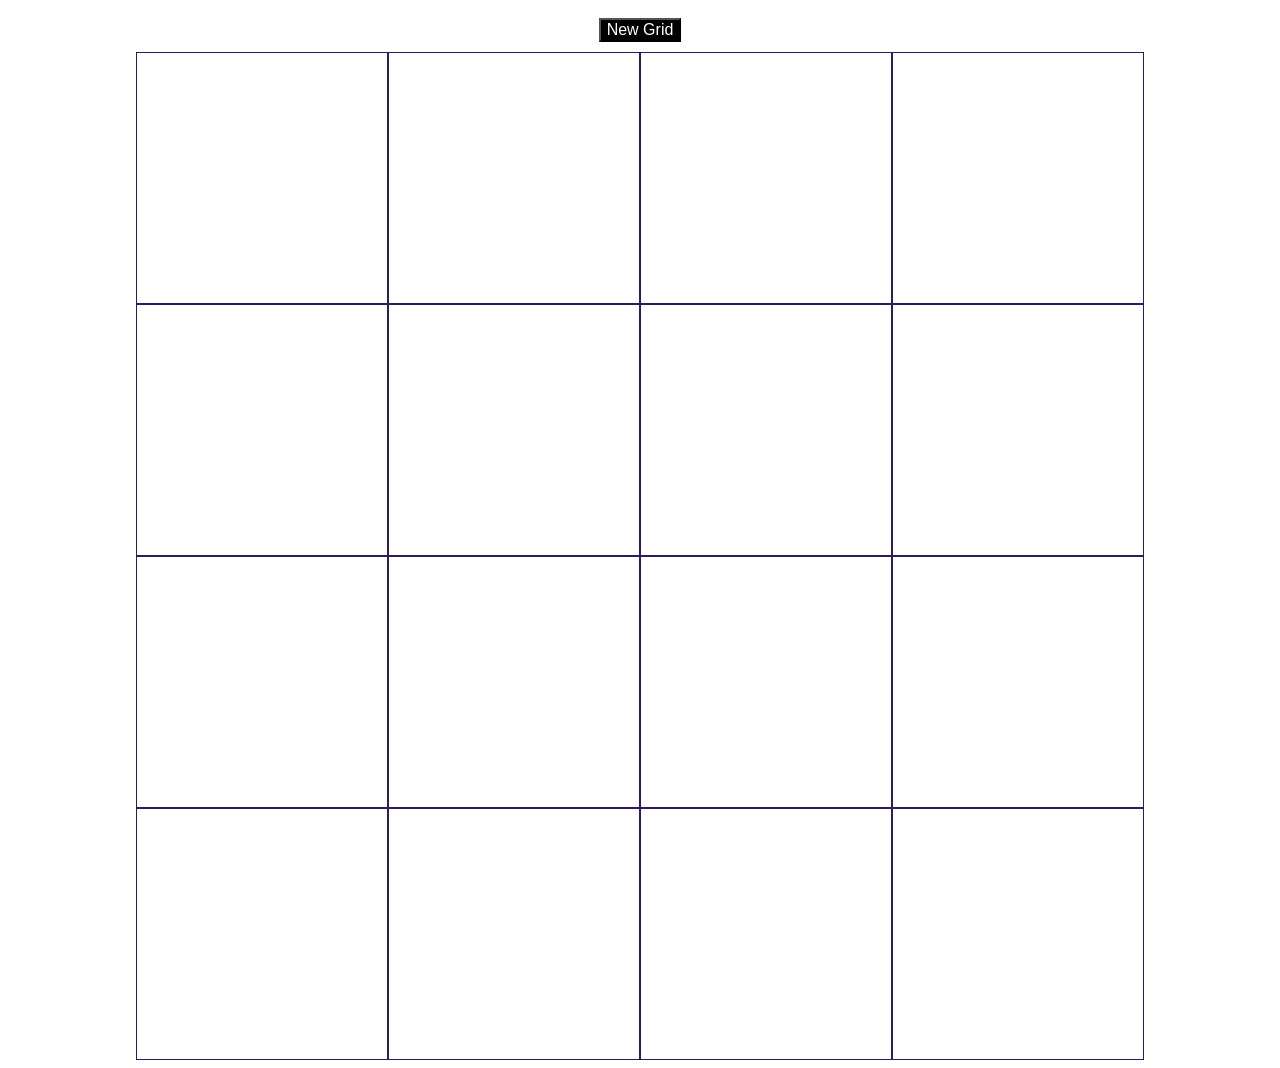
==== index.html @ e9c7ae2d "new grid button" ====
<!DOCTYPE html>
<html lang="en">
<head>
    <meta charset="UTF-8">
    <meta name="viewport" content="width=device-width, initial-scale=1.0">
    <title>Document</title>
    <script src="scripts.js" defer></script>
    <link rel="stylesheet" href="styles.css">
</head>
<body>
    <div class="center">
        <button id="input">New Grid</button>
    </div>
</body>
</html>
---- styles.css ----
.square {
    width: 250px;
    height: 250px;
    border: 1px solid #2f195f;
}

.row {
    display: flex;
    flex-direction: row;
    justify-content: center;
}

.center {
    text-align: center;
}

#input {
    background-color: black;
    color: white;
    font-size: 16px;
    margin: 10px;
}
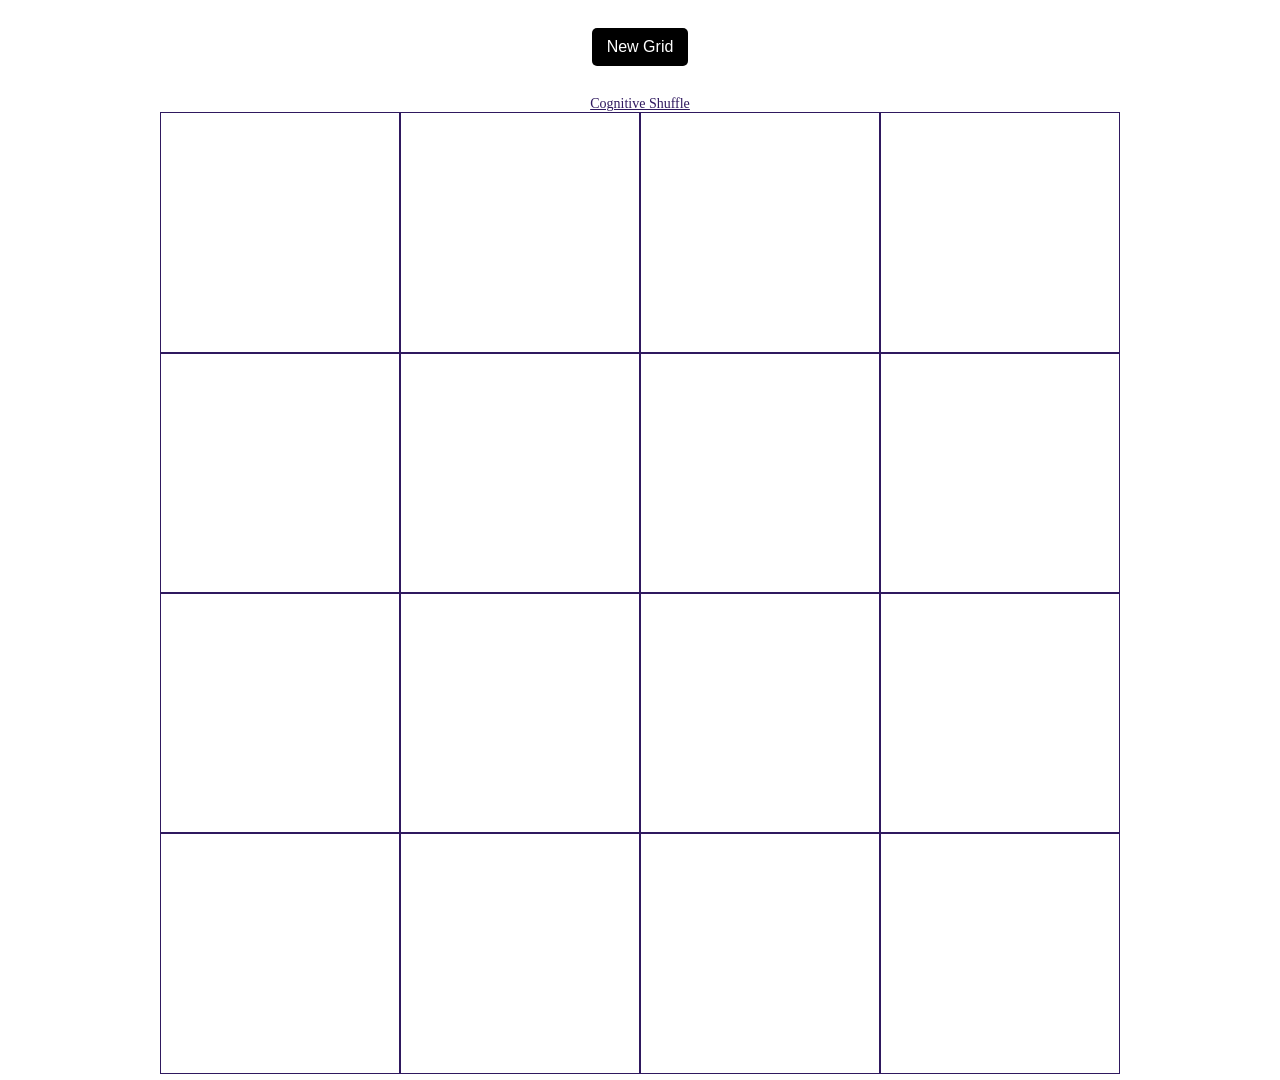
==== commit 5b45d48c: "Add cognitive reshuffling game for sleep aid Implements the Cognitive Shuffle technique as an intera" ====
--- a/index.html
+++ b/index.html
@@ -10,6 +10,8 @@
 <body>
     <div class="center">
         <button id="input">New Grid</button>
+        <br>
+        <a href="cognitive-shuffle.html" id="shuffle-link">Cognitive Shuffle</a>
     </div>
 </body>
 </html>
--- a/styles.css
+++ b/styles.css
@@ -1,6 +1,10 @@
+#grid {
+    width: 960px;
+    height: 960px;
+    margin: 0 auto;
+}
+
 .square {
-    width: 250px;
-    height: 250px;
     border: 1px solid #2f195f;
 }
 
@@ -18,5 +22,20 @@
     background-color: black;
     color: white;
     font-size: 16px;
-    margin: 10px;
+    margin: 20px;
+    padding: 10px 15px;
+    border-radius: 5px;
+    border: none;
 }
+
+#input:hover {
+    background-color: #b8b8b8;
+    color: black;
+}
+
+#shuffle-link {
+    display: inline-block;
+    margin-top: 10px;
+    color: #2f195f;
+    font-size: 14px;
+}
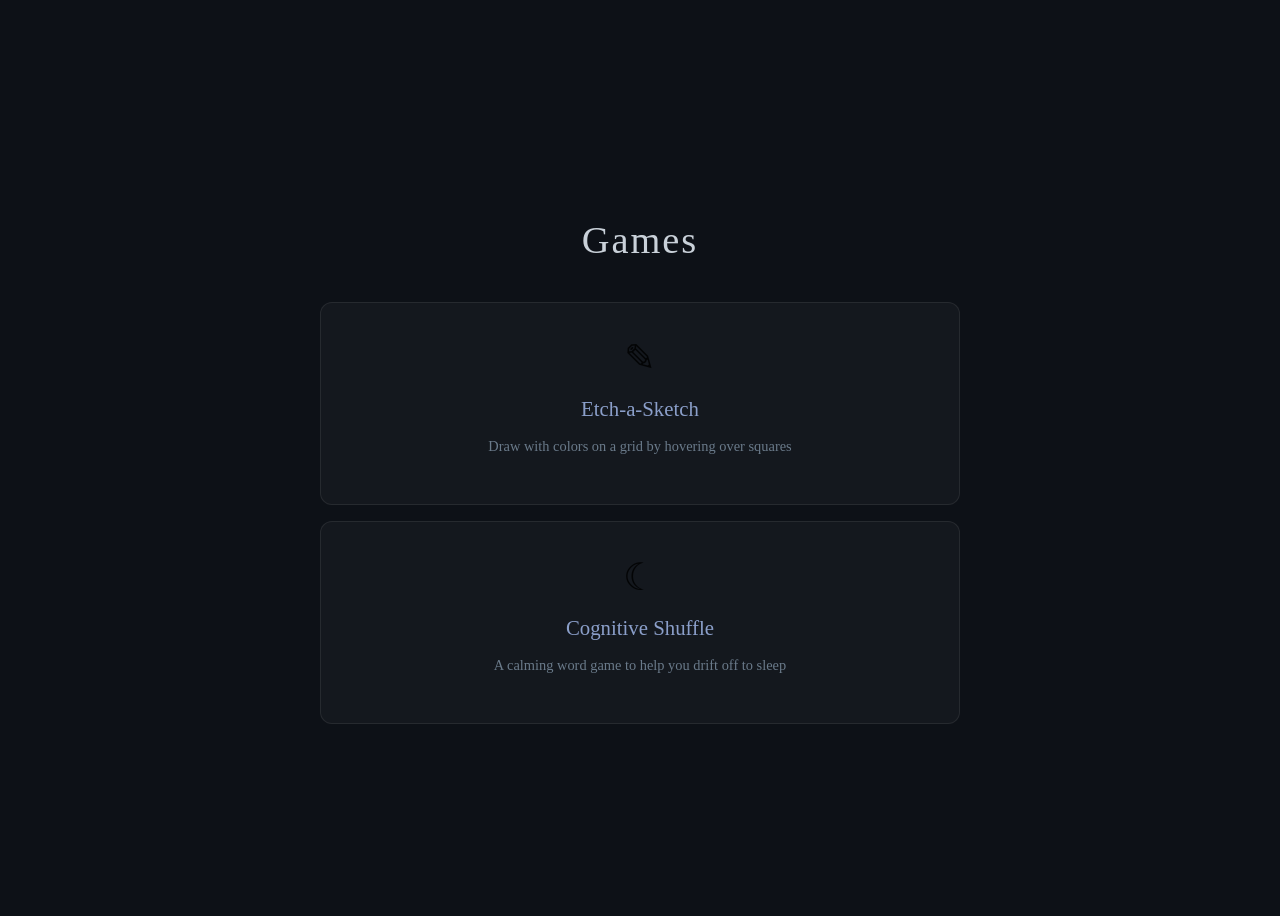
==== commit 47c2fedc: "Add game menu as landing page - index.html is now a dark-themed menu with cards for each game - Etch" ====
--- a/index.html
+++ b/index.html
@@ -3,15 +3,24 @@
 <head>
     <meta charset="UTF-8">
     <meta name="viewport" content="width=device-width, initial-scale=1.0">
-    <title>Document</title>
-    <script src="scripts.js" defer></script>
+    <title>Game Menu</title>
     <link rel="stylesheet" href="styles.css">
 </head>
-<body>
-    <div class="center">
-        <button id="input">New Grid</button>
-        <br>
-        <a href="cognitive-shuffle.html" id="shuffle-link">Cognitive Shuffle</a>
+<body class="menu-page">
+    <div class="menu">
+        <h1 class="menu-title">Games</h1>
+        <div class="menu-grid">
+            <a href="etch-a-sketch.html" class="menu-card">
+                <div class="card-icon">&#9998;</div>
+                <h2 class="card-title">Etch-a-Sketch</h2>
+                <p class="card-desc">Draw with colors on a grid by hovering over squares</p>
+            </a>
+            <a href="cognitive-shuffle.html" class="menu-card">
+                <div class="card-icon">&#9790;</div>
+                <h2 class="card-title">Cognitive Shuffle</h2>
+                <p class="card-desc">A calming word game to help you drift off to sleep</p>
+            </a>
+        </div>
     </div>
 </body>
-</html>+</html>
--- a/styles.css
+++ b/styles.css
@@ -1,3 +1,4 @@
+/* Etch-a-Sketch game styles */
 #grid {
     width: 960px;
     height: 960px;
@@ -33,9 +34,86 @@
     color: black;
 }
 
-#shuffle-link {
-    display: inline-block;
-    margin-top: 10px;
+.nav-link {
+    display: block;
+    margin-top: 4px;
     color: #2f195f;
     font-size: 14px;
-}+    text-decoration: none;
+}
+
+.nav-link:hover {
+    text-decoration: underline;
+}
+
+/* Game menu styles */
+.menu-page {
+    background-color: #0d1117;
+    min-height: 100vh;
+    display: flex;
+    align-items: center;
+    justify-content: center;
+    font-family: 'Georgia', 'Times New Roman', serif;
+}
+
+.menu {
+    text-align: center;
+    padding: 40px 24px;
+    width: 100%;
+    max-width: 640px;
+}
+
+.menu-title {
+    font-size: 2.4rem;
+    font-weight: 400;
+    color: #c9d1d9;
+    margin-bottom: 40px;
+    letter-spacing: 2px;
+}
+
+.menu-grid {
+    display: flex;
+    flex-direction: column;
+    gap: 16px;
+}
+
+.menu-card {
+    display: block;
+    background: rgba(255, 255, 255, 0.03);
+    border: 1px solid rgba(255, 255, 255, 0.08);
+    border-radius: 12px;
+    padding: 32px 24px;
+    text-decoration: none;
+    color: inherit;
+    transition: all 0.3s ease;
+}
+
+.menu-card:hover {
+    background: rgba(255, 255, 255, 0.06);
+    border-color: rgba(139, 159, 202, 0.3);
+    transform: translateY(-2px);
+}
+
+.card-icon {
+    font-size: 2.4rem;
+    margin-bottom: 12px;
+    opacity: 0.8;
+}
+
+.card-title {
+    font-size: 1.3rem;
+    font-weight: 400;
+    color: #8b9fca;
+    margin-bottom: 8px;
+}
+
+.card-desc {
+    font-size: 0.9rem;
+    color: #6a7a8a;
+    line-height: 1.5;
+}
+
+@media (max-width: 600px) {
+    .menu-title { font-size: 1.8rem; }
+    .menu-card { padding: 24px 20px; }
+}
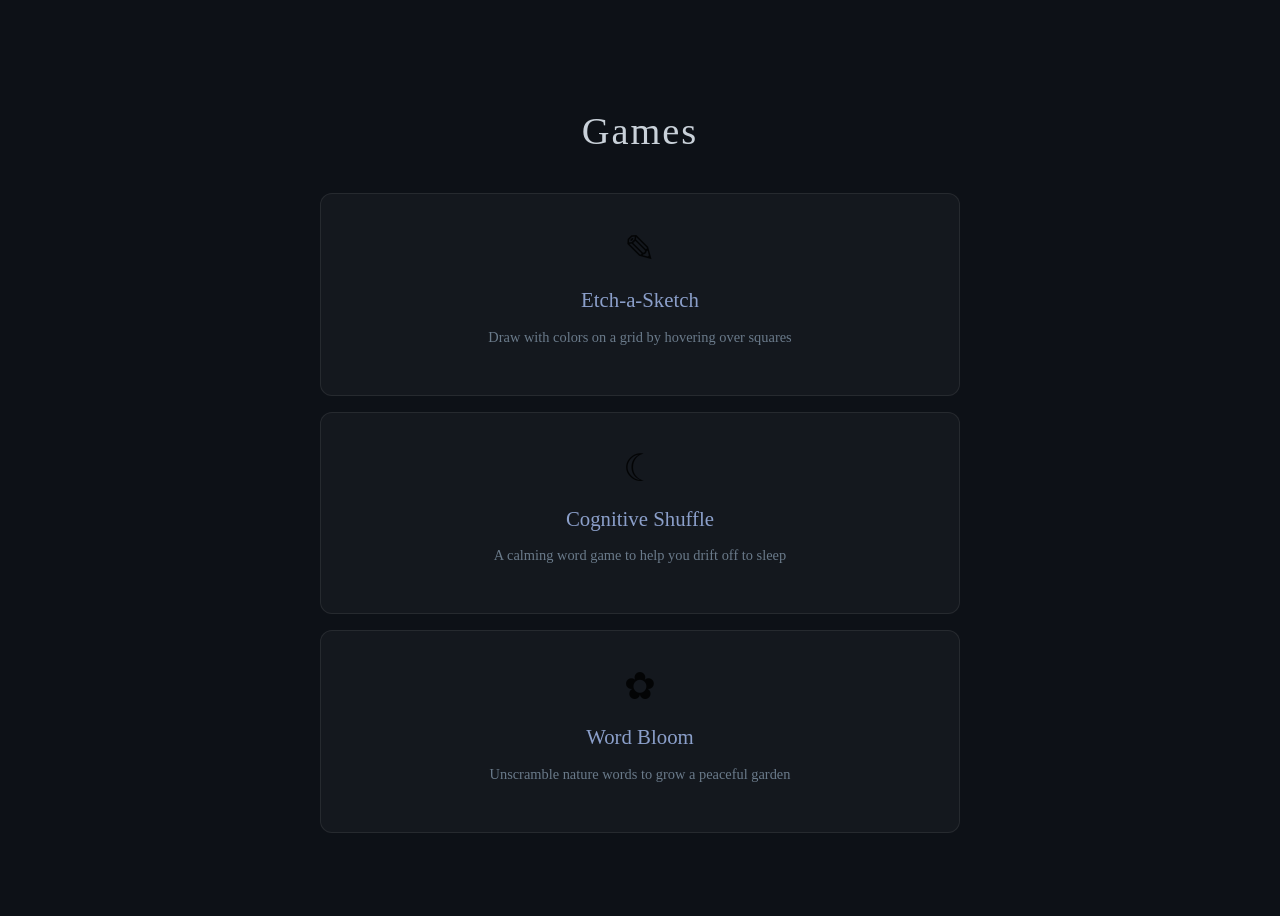
==== commit 55d8b39a: "Add Word Bloom anagram game A relaxing word unscrambling game with a garden theme: - Letters arrange" ====
--- a/index.html
+++ b/index.html
@@ -20,6 +20,11 @@
                 <h2 class="card-title">Cognitive Shuffle</h2>
                 <p class="card-desc">A calming word game to help you drift off to sleep</p>
             </a>
+            <a href="word-bloom.html" class="menu-card">
+                <div class="card-icon">&#10047;</div>
+                <h2 class="card-title">Word Bloom</h2>
+                <p class="card-desc">Unscramble nature words to grow a peaceful garden</p>
+            </a>
         </div>
     </div>
 </body>
